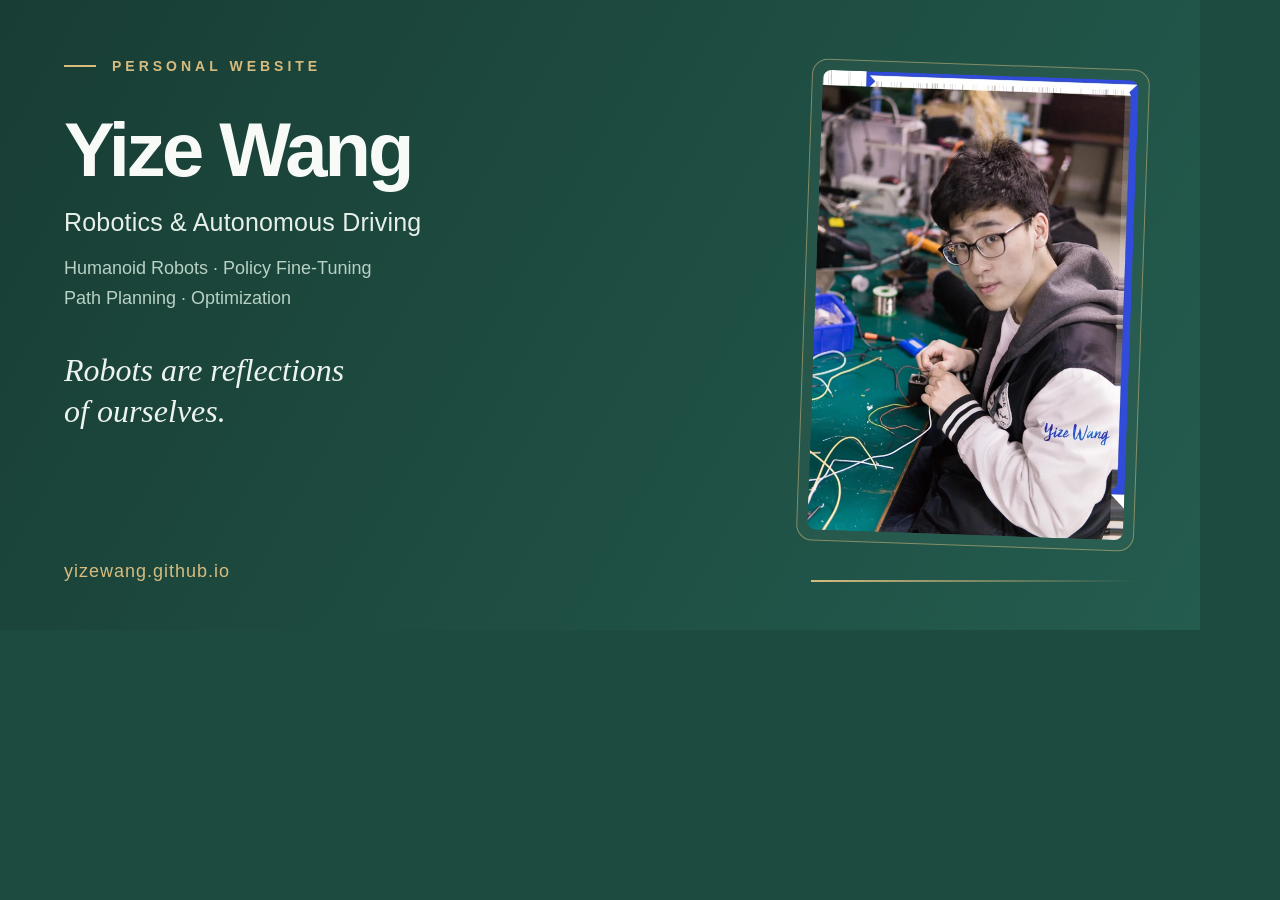
==== data/social-preview.html @ 7b53c3b4 "Polish project captions and add website sharing preview" ====
<!doctype html><html lang="en"><head><meta charset="utf-8"><style>
*{box-sizing:border-box}html,body{margin:0;width:1200px;height:630px;overflow:hidden}body{font-family:Arial,sans-serif;background:#1d4b40;color:#f7faf7}.card{height:630px;position:relative;padding:58px 64px;background:linear-gradient(120deg,#183d34,#245c4f)}.top{font-size:14px;font-weight:600;letter-spacing:4px;color:#d8bc7e;display:flex;align-items:center;gap:16px}.top:before{content:'';width:32px;height:2px;background:#d8bc7e}h1{font-size:76px;letter-spacing:-3px;line-height:1.1;margin:34px 0 16px;font-weight:700}.role{font-size:25px;letter-spacing:.2px;color:#e6f0e9;margin:0}.focus{font-size:18px;color:#b8d1c5;margin:16px 0 0;line-height:1.7}.quote{font:italic 32px/1.3 Georgia,serif;color:#edf3ee;margin:36px 0 0}.url{position:absolute;left:64px;bottom:48px;font-size:18px;letter-spacing:1px;color:#d8bc7e}.photo-wrap{position:absolute;right:58px;top:64px;width:338px;height:482px;border:1px solid #d8bc7e88;border-radius:16px;padding:10px;background:#ffffff08;transform:rotate(2deg)}.photo{width:100%;height:100%;object-fit:cover;object-position:50% 30%;border-radius:9px}.rule{position:absolute;right:64px;bottom:48px;width:325px;height:2px;background:linear-gradient(90deg,#d8bc7e,#d8bc7e00)}
</style></head><body><div class="card"><div class="top">PERSONAL WEBSITE</div><h1>Yize Wang</h1><p class="role">Robotics &amp; Autonomous Driving</p><p class="focus">Humanoid Robots · Policy Fine-Tuning<br>Path Planning · Optimization</p><p class="quote">Robots are reflections<br>of ourselves.</p><div class="url">yizewang.github.io</div><div class="photo-wrap"><img class="photo" src="../images/previews/portrait_orig.webp" alt="Yize Wang"></div><div class="rule"></div></div></body></html>
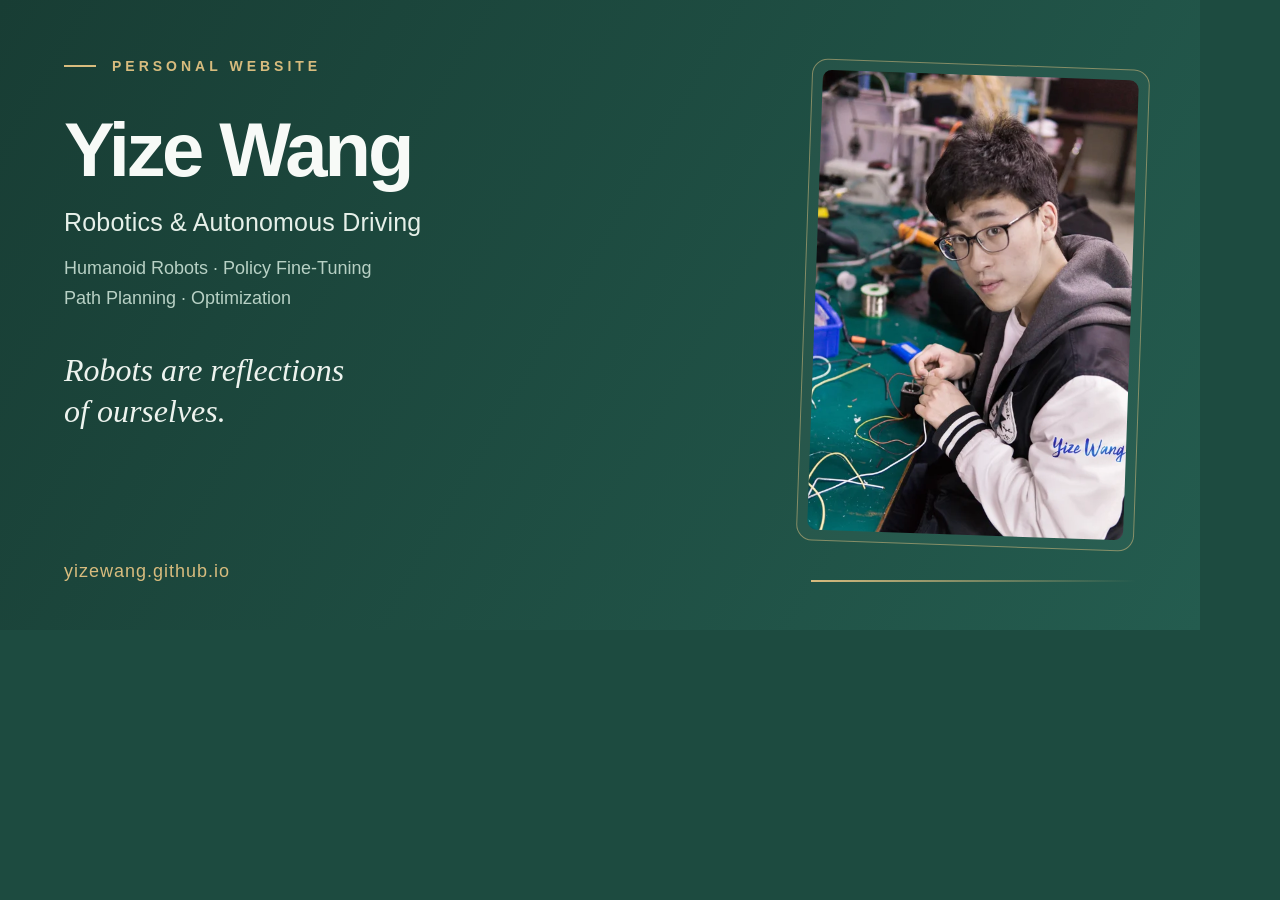
==== commit f8080ca8: "Crop embedded portrait borders from the social preview card" ====
--- a/data/social-preview.html
+++ b/data/social-preview.html
@@ -1,3 +1,3 @@
 <!doctype html><html lang="en"><head><meta charset="utf-8"><style>
-*{box-sizing:border-box}html,body{margin:0;width:1200px;height:630px;overflow:hidden}body{font-family:Arial,sans-serif;background:#1d4b40;color:#f7faf7}.card{height:630px;position:relative;padding:58px 64px;background:linear-gradient(120deg,#183d34,#245c4f)}.top{font-size:14px;font-weight:600;letter-spacing:4px;color:#d8bc7e;display:flex;align-items:center;gap:16px}.top:before{content:'';width:32px;height:2px;background:#d8bc7e}h1{font-size:76px;letter-spacing:-3px;line-height:1.1;margin:34px 0 16px;font-weight:700}.role{font-size:25px;letter-spacing:.2px;color:#e6f0e9;margin:0}.focus{font-size:18px;color:#b8d1c5;margin:16px 0 0;line-height:1.7}.quote{font:italic 32px/1.3 Georgia,serif;color:#edf3ee;margin:36px 0 0}.url{position:absolute;left:64px;bottom:48px;font-size:18px;letter-spacing:1px;color:#d8bc7e}.photo-wrap{position:absolute;right:58px;top:64px;width:338px;height:482px;border:1px solid #d8bc7e88;border-radius:16px;padding:10px;background:#ffffff08;transform:rotate(2deg)}.photo{width:100%;height:100%;object-fit:cover;object-position:50% 30%;border-radius:9px}.rule{position:absolute;right:64px;bottom:48px;width:325px;height:2px;background:linear-gradient(90deg,#d8bc7e,#d8bc7e00)}
-</style></head><body><div class="card"><div class="top">PERSONAL WEBSITE</div><h1>Yize Wang</h1><p class="role">Robotics &amp; Autonomous Driving</p><p class="focus">Humanoid Robots · Policy Fine-Tuning<br>Path Planning · Optimization</p><p class="quote">Robots are reflections<br>of ourselves.</p><div class="url">yizewang.github.io</div><div class="photo-wrap"><img class="photo" src="../images/previews/portrait_orig.webp" alt="Yize Wang"></div><div class="rule"></div></div></body></html>
+*{box-sizing:border-box}html,body{margin:0;width:1200px;height:630px;overflow:hidden}body{font-family:Arial,sans-serif;background:#1d4b40;color:#f7faf7}.card{height:630px;position:relative;padding:58px 64px;background:linear-gradient(120deg,#183d34,#245c4f)}.top{font-size:14px;font-weight:600;letter-spacing:4px;color:#d8bc7e;display:flex;align-items:center;gap:16px}.top:before{content:'';width:32px;height:2px;background:#d8bc7e}h1{font-size:76px;letter-spacing:-3px;line-height:1.1;margin:34px 0 16px;font-weight:700}.role{font-size:25px;letter-spacing:.2px;color:#e6f0e9;margin:0}.focus{font-size:18px;color:#b8d1c5;margin:16px 0 0;line-height:1.7}.quote{font:italic 32px/1.3 Georgia,serif;color:#edf3ee;margin:36px 0 0}.url{position:absolute;left:64px;bottom:48px;font-size:18px;letter-spacing:1px;color:#d8bc7e}.photo-wrap{position:absolute;right:58px;top:64px;width:338px;height:482px;border:1px solid #d8bc7e88;border-radius:16px;padding:10px;background:#ffffff08;transform:rotate(2deg)}.photo-window{width:100%;height:100%;overflow:hidden;border-radius:9px}.photo{width:100%;height:100%;object-fit:cover;object-position:50% 30%;transform:scale(1.12)}.rule{position:absolute;right:64px;bottom:48px;width:325px;height:2px;background:linear-gradient(90deg,#d8bc7e,#d8bc7e00)}
+</style></head><body><div class="card"><div class="top">PERSONAL WEBSITE</div><h1>Yize Wang</h1><p class="role">Robotics &amp; Autonomous Driving</p><p class="focus">Humanoid Robots · Policy Fine-Tuning<br>Path Planning · Optimization</p><p class="quote">Robots are reflections<br>of ourselves.</p><div class="url">yizewang.github.io</div><div class="photo-wrap"><div class="photo-window"><img class="photo" src="../images/previews/portrait_orig.webp" alt="Yize Wang"></div></div><div class="rule"></div></div></body></html>
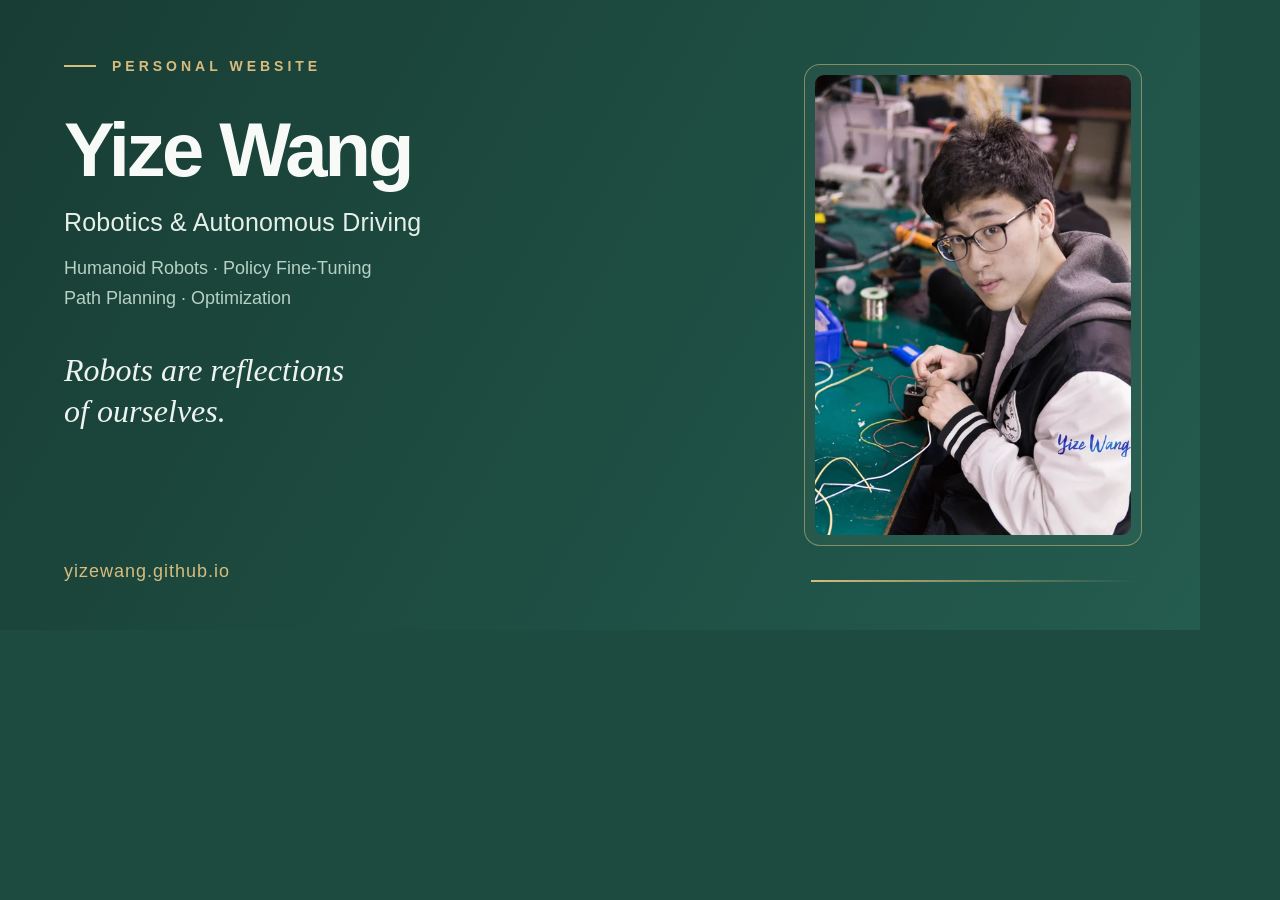
==== commit a79249d4: "Place social preview portrait upright" ====
--- a/data/social-preview.html
+++ b/data/social-preview.html
@@ -1,3 +1,3 @@
 <!doctype html><html lang="en"><head><meta charset="utf-8"><style>
-*{box-sizing:border-box}html,body{margin:0;width:1200px;height:630px;overflow:hidden}body{font-family:Arial,sans-serif;background:#1d4b40;color:#f7faf7}.card{height:630px;position:relative;padding:58px 64px;background:linear-gradient(120deg,#183d34,#245c4f)}.top{font-size:14px;font-weight:600;letter-spacing:4px;color:#d8bc7e;display:flex;align-items:center;gap:16px}.top:before{content:'';width:32px;height:2px;background:#d8bc7e}h1{font-size:76px;letter-spacing:-3px;line-height:1.1;margin:34px 0 16px;font-weight:700}.role{font-size:25px;letter-spacing:.2px;color:#e6f0e9;margin:0}.focus{font-size:18px;color:#b8d1c5;margin:16px 0 0;line-height:1.7}.quote{font:italic 32px/1.3 Georgia,serif;color:#edf3ee;margin:36px 0 0}.url{position:absolute;left:64px;bottom:48px;font-size:18px;letter-spacing:1px;color:#d8bc7e}.photo-wrap{position:absolute;right:58px;top:64px;width:338px;height:482px;border:1px solid #d8bc7e88;border-radius:16px;padding:10px;background:#ffffff08;transform:rotate(2deg)}.photo-window{width:100%;height:100%;overflow:hidden;border-radius:9px}.photo{width:100%;height:100%;object-fit:cover;object-position:50% 30%;transform:scale(1.12)}.rule{position:absolute;right:64px;bottom:48px;width:325px;height:2px;background:linear-gradient(90deg,#d8bc7e,#d8bc7e00)}
+*{box-sizing:border-box}html,body{margin:0;width:1200px;height:630px;overflow:hidden}body{font-family:Arial,sans-serif;background:#1d4b40;color:#f7faf7}.card{height:630px;position:relative;padding:58px 64px;background:linear-gradient(120deg,#183d34,#245c4f)}.top{font-size:14px;font-weight:600;letter-spacing:4px;color:#d8bc7e;display:flex;align-items:center;gap:16px}.top:before{content:'';width:32px;height:2px;background:#d8bc7e}h1{font-size:76px;letter-spacing:-3px;line-height:1.1;margin:34px 0 16px;font-weight:700}.role{font-size:25px;letter-spacing:.2px;color:#e6f0e9;margin:0}.focus{font-size:18px;color:#b8d1c5;margin:16px 0 0;line-height:1.7}.quote{font:italic 32px/1.3 Georgia,serif;color:#edf3ee;margin:36px 0 0}.url{position:absolute;left:64px;bottom:48px;font-size:18px;letter-spacing:1px;color:#d8bc7e}.photo-wrap{position:absolute;right:58px;top:64px;width:338px;height:482px;border:1px solid #d8bc7e88;border-radius:16px;padding:10px;background:#ffffff08}.photo-window{width:100%;height:100%;overflow:hidden;border-radius:9px}.photo{width:100%;height:100%;object-fit:cover;object-position:50% 30%;transform:scale(1.12)}.rule{position:absolute;right:64px;bottom:48px;width:325px;height:2px;background:linear-gradient(90deg,#d8bc7e,#d8bc7e00)}
 </style></head><body><div class="card"><div class="top">PERSONAL WEBSITE</div><h1>Yize Wang</h1><p class="role">Robotics &amp; Autonomous Driving</p><p class="focus">Humanoid Robots · Policy Fine-Tuning<br>Path Planning · Optimization</p><p class="quote">Robots are reflections<br>of ourselves.</p><div class="url">yizewang.github.io</div><div class="photo-wrap"><div class="photo-window"><img class="photo" src="../images/previews/portrait_orig.webp" alt="Yize Wang"></div></div><div class="rule"></div></div></body></html>
